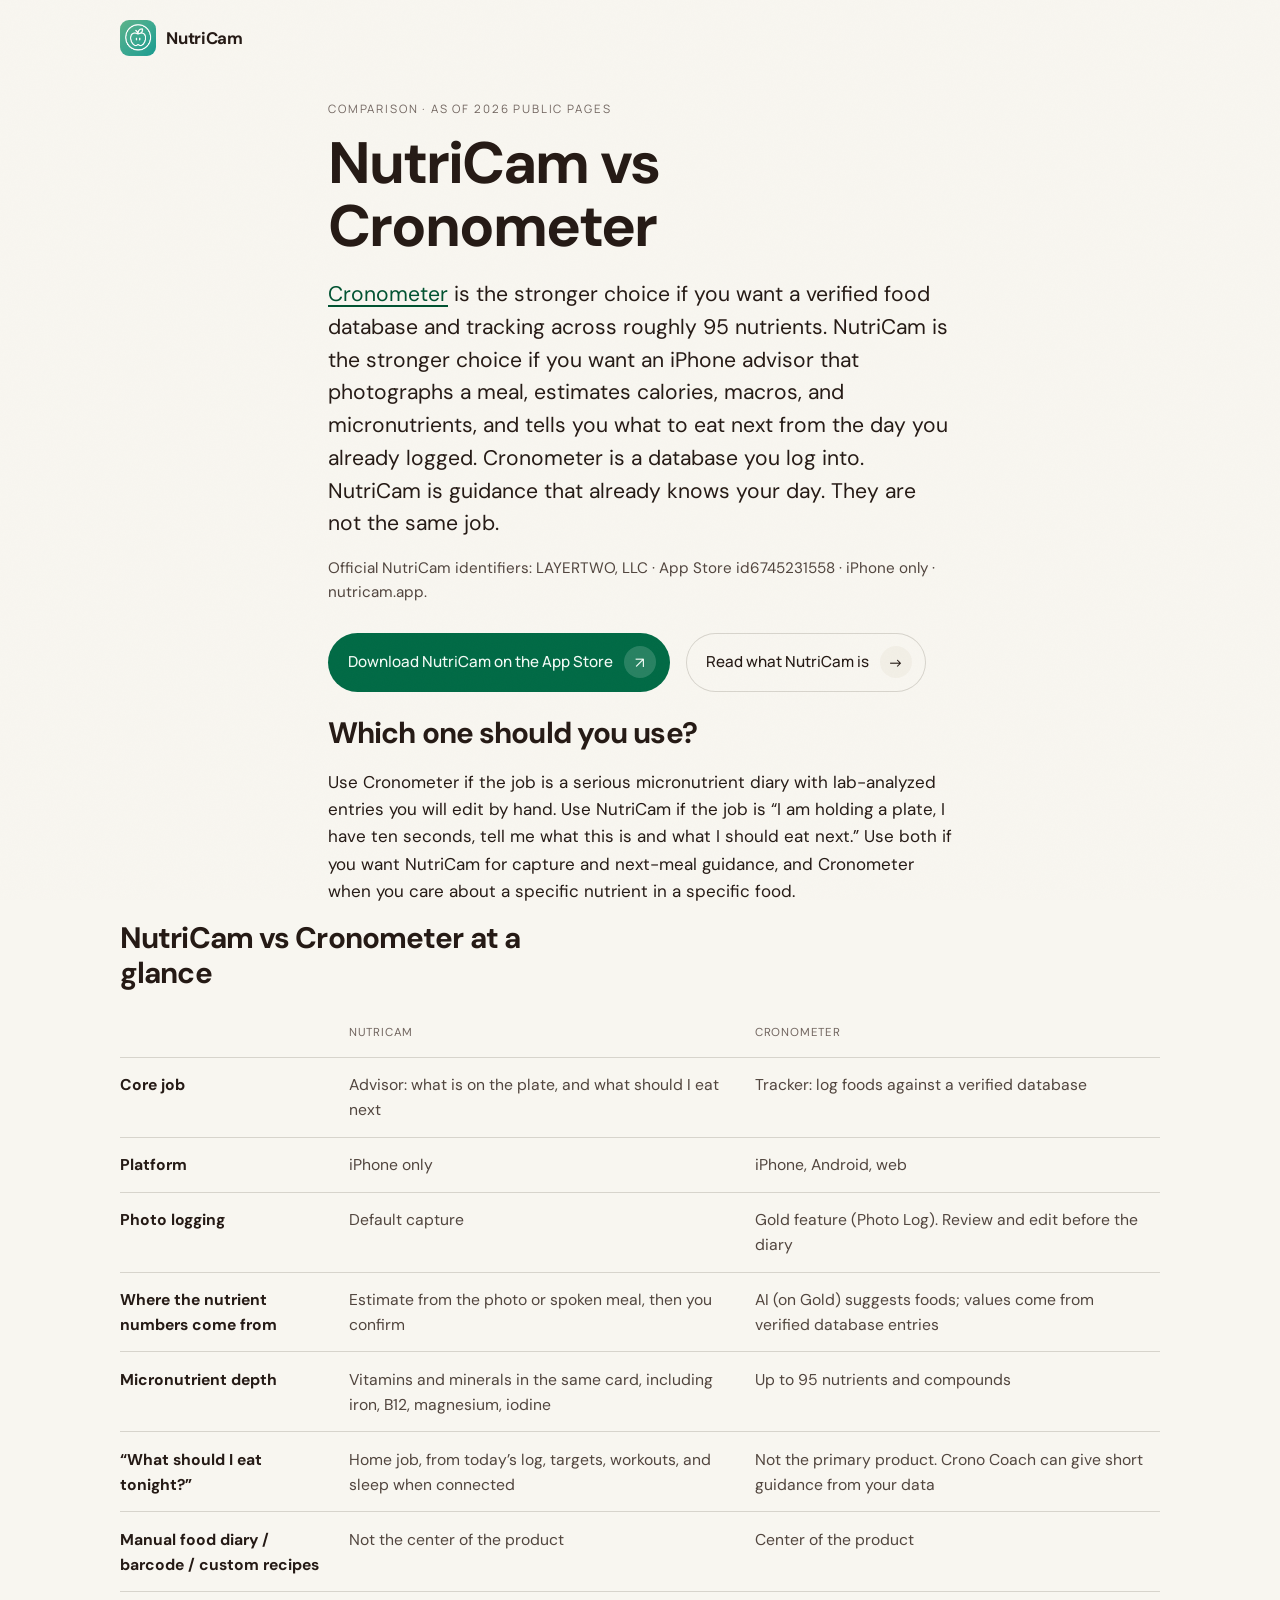
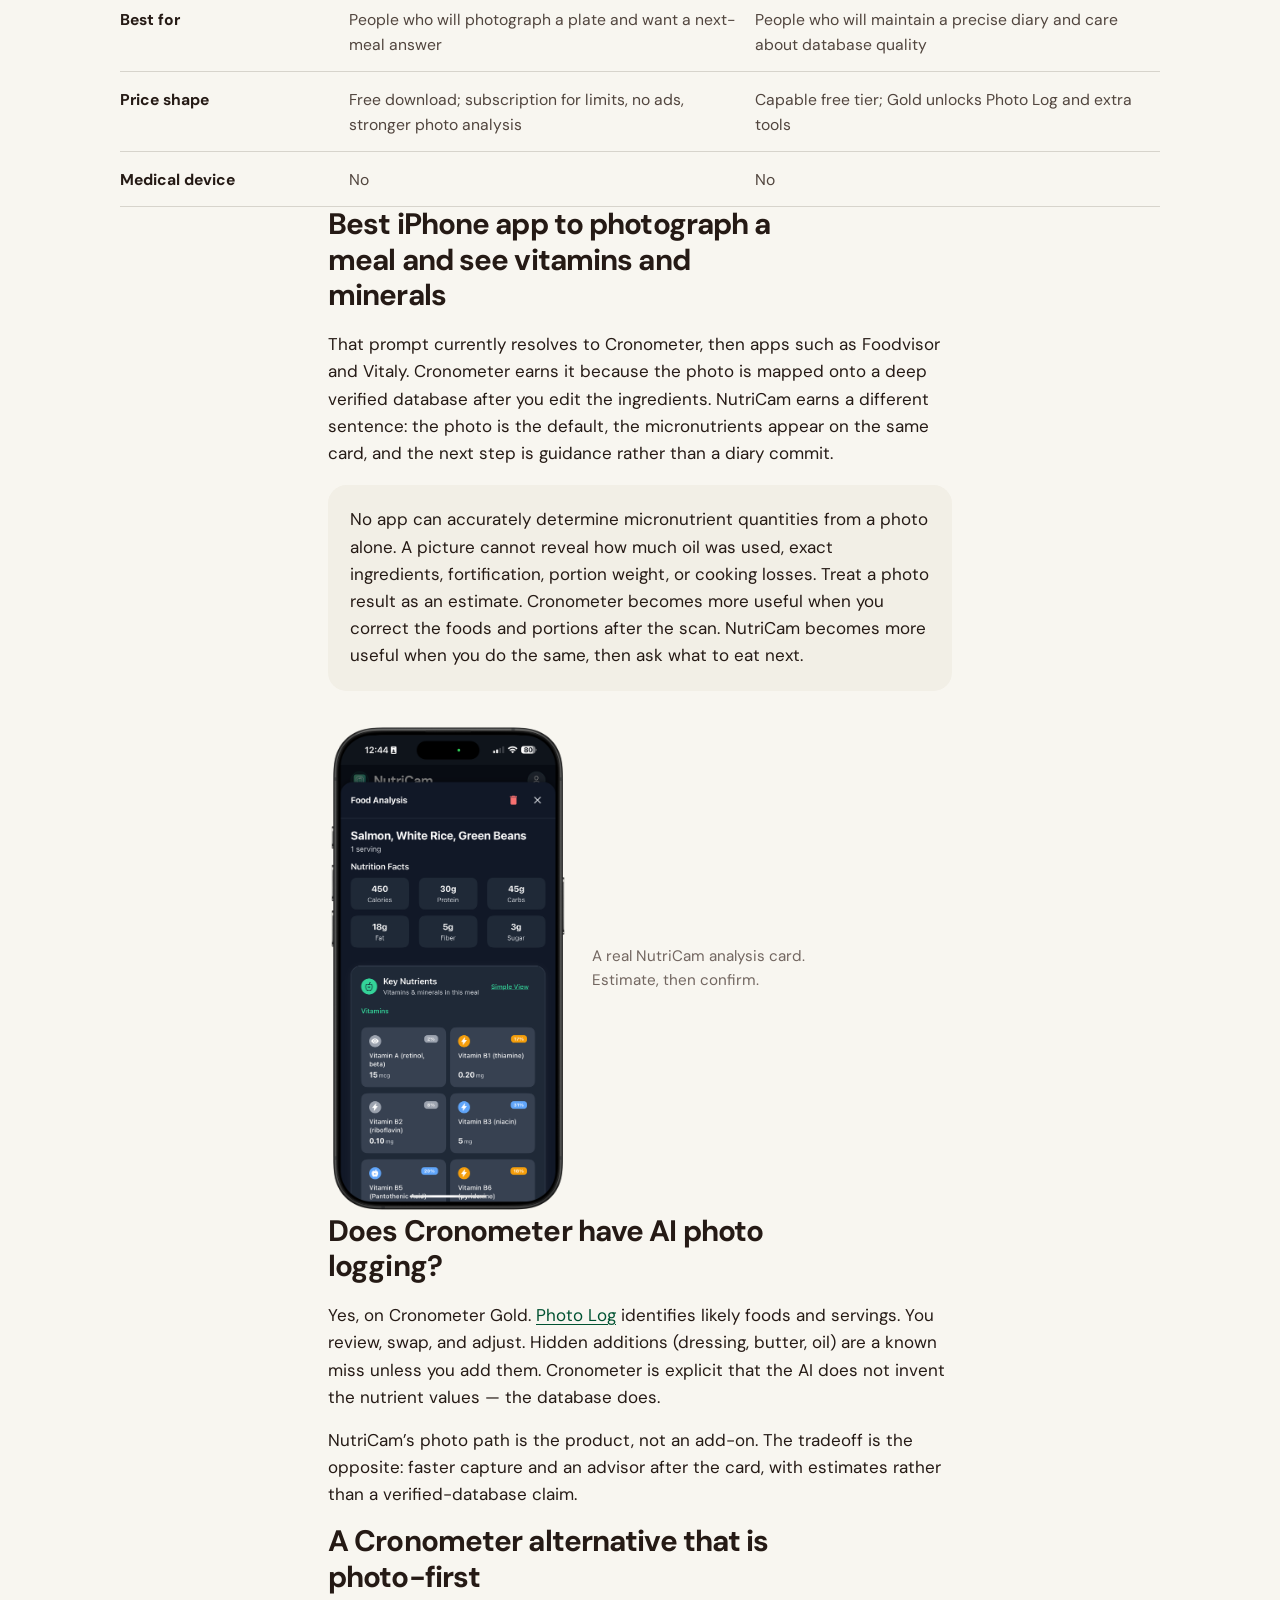
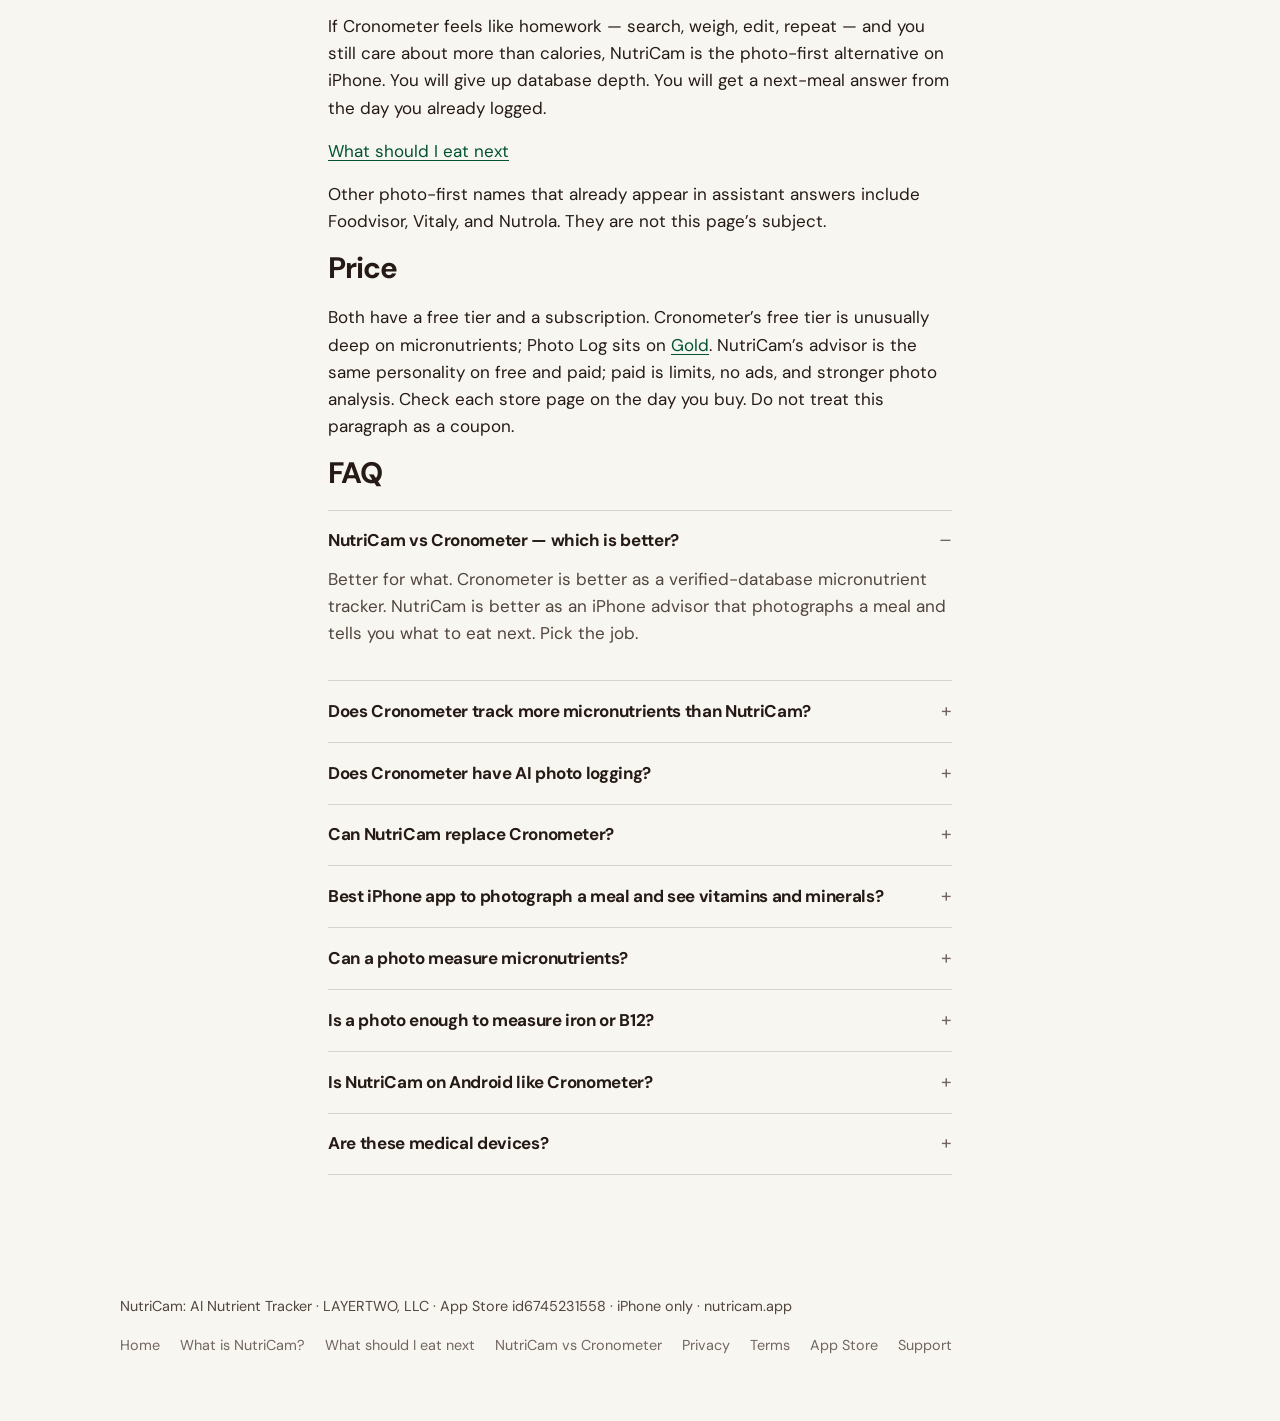
==== nutricam-vs-cronometer/index.html @ c825194c "Add NutriCam entity, next-meal, and Cronometer comparison pages Canonical /what-is-nutricam definiti" ====
<!DOCTYPE html>
<html lang="en">
<head>
    <meta charset="UTF-8">
    <meta name="viewport" content="width=device-width, initial-scale=1.0, viewport-fit=cover">
    <title>NutriCam vs Cronometer: photo-first advisor vs deep micronutrient database</title>
    <meta name="description" content="Cronometer is the deeper verified-database tracker (up to 95 nutrients). NutriCam is the iPhone advisor that photographs a meal, estimates calories, macros, and micros, and tells you what to eat next. Different jobs.">
    <link rel="canonical" href="https://nutricam.app/nutricam-vs-cronometer">
    <meta name="robots" content="index,follow">
    <meta name="author" content="LAYERTWO, LLC">
    <meta property="og:type" content="website">
    <meta property="og:locale" content="en_US">
    <meta property="og:url" content="https://nutricam.app/nutricam-vs-cronometer">
    <meta property="og:title" content="NutriCam vs Cronometer: photo-first advisor vs deep micronutrient database">
    <meta property="og:description" content="Cronometer is the deeper verified-database tracker (up to 95 nutrients). NutriCam is the iPhone advisor that photographs a meal, estimates calories, macros, and micros, and tells you what to eat next. Different jobs.">
    <meta property="og:image" content="https://nutricam.app/assets/App%20Store%20Screenshot%206.png">
    <meta property="og:site_name" content="NutriCam">
    <meta name="twitter:card" content="summary_large_image">
    <meta name="twitter:title" content="NutriCam vs Cronometer: photo-first advisor vs deep micronutrient database">
    <meta name="twitter:description" content="Cronometer is the deeper verified-database tracker. NutriCam is the iPhone advisor that photographs a meal and tells you what to eat next. Different jobs.">
    <meta name="twitter:image" content="https://nutricam.app/assets/App%20Store%20Screenshot%206.png">
    <link rel="icon" href="../assets/icon.png">
    <script type="application/ld+json">
    {
      "@context": "https://schema.org",
      "@graph": [
        {
          "@type": "WebPage",
          "@id": "https://nutricam.app/nutricam-vs-cronometer#webpage",
          "url": "https://nutricam.app/nutricam-vs-cronometer",
          "name": "NutriCam vs Cronometer: photo-first advisor vs deep micronutrient database",
          "description": "Cronometer is the deeper verified-database tracker (up to 95 nutrients). NutriCam is the iPhone advisor that photographs a meal, estimates calories, macros, and micros, and tells you what to eat next. Different jobs.",
          "isPartOf": { "@type": "WebSite", "name": "NutriCam", "url": "https://nutricam.app/" },
          "about": [
            { "@id": "https://nutricam.app/nutricam-vs-cronometer#app" },
            { "@type": "Thing", "name": "Cronometer", "url": "https://cronometer.com/" }
          ]
        },
        {
          "@type": "SoftwareApplication",
          "@id": "https://nutricam.app/nutricam-vs-cronometer#app",
          "name": "NutriCam: AI Nutrient Tracker",
          "operatingSystem": "iOS 16.4+",
          "applicationCategory": "HealthApplication",
          "applicationSubCategory": "Nutrition tracker",
          "downloadUrl": "https://apps.apple.com/us/app/nutricam-ai-nutrient-tracker/id6745231558",
          "installUrl": "https://apps.apple.com/us/app/nutricam-ai-nutrient-tracker/id6745231558",
          "url": "https://nutricam.app/",
          "identifier": "id6745231558",
          "author": { "@type": "Organization", "name": "LAYERTWO, LLC" },
          "publisher": { "@type": "Organization", "name": "LAYERTWO, LLC" },
          "offers": { "@type": "Offer", "price": "0", "priceCurrency": "USD" },
          "availableOnDevice": "iPhone"
        },
        {
          "@type": "FAQPage",
          "@id": "https://nutricam.app/nutricam-vs-cronometer#faq",
          "mainEntity": [
            {
              "@type": "Question",
              "name": "NutriCam vs Cronometer — which is better?",
              "acceptedAnswer": {
                "@type": "Answer",
                "text": "Better for what. Cronometer is better as a verified-database micronutrient tracker. NutriCam is better as an iPhone advisor that photographs a meal and tells you what to eat next. Pick the job."
              }
            },
            {
              "@type": "Question",
              "name": "Does Cronometer track more micronutrients than NutriCam?",
              "acceptedAnswer": {
                "@type": "Answer",
                "text": "Yes. Cronometer publicly tracks up to 95 nutrients and compounds against lab-analyzed or verified entries. NutriCam shows vitamins and minerals such as iron, B12, magnesium, and iodine in the photo-to-guidance flow. Depth is Cronometer’s product."
              }
            },
            {
              "@type": "Question",
              "name": "Does Cronometer have AI photo logging?",
              "acceptedAnswer": {
                "@type": "Answer",
                "text": "Yes, Photo Log on Gold. The AI suggests foods. You edit. The numbers come from the database."
              }
            },
            {
              "@type": "Question",
              "name": "Can NutriCam replace Cronometer?",
              "acceptedAnswer": {
                "@type": "Answer",
                "text": "Only if you never needed the database. If you live in custom recipes, biometrics, and nutrient-by-nutrient reports, keep Cronometer. If you will not maintain that diary, NutriCam is the more honest tool."
              }
            },
            {
              "@type": "Question",
              "name": "Best iPhone app to photograph a meal and see vitamins and minerals?",
              "acceptedAnswer": {
                "@type": "Answer",
                "text": "Cronometer if you will edit the scan into verified entries. NutriCam if you want the photo to become guidance for the rest of the day. Foodvisor and Vitaly also appear in that search."
              }
            },
            {
              "@type": "Question",
              "name": "Can a photo measure micronutrients?",
              "acceptedAnswer": {
                "@type": "Answer",
                "text": "No. Both apps estimate or map foods from what the camera can see. Confirm portions. Do not treat a camera estimate as a blood test."
              }
            },
            {
              "@type": "Question",
              "name": "Is a photo enough to measure iron or B12?",
              "acceptedAnswer": {
                "@type": "Answer",
                "text": "No. Both apps estimate or map foods from what the camera can see. Confirm portions. Do not treat a camera estimate as a blood test."
              }
            },
            {
              "@type": "Question",
              "name": "Is NutriCam on Android like Cronometer?",
              "acceptedAnswer": {
                "@type": "Answer",
                "text": "No. NutriCam by LAYERTWO is iPhone only. Cronometer is iPhone, Android, and web."
              }
            },
            {
              "@type": "Question",
              "name": "Are these medical devices?",
              "acceptedAnswer": {
                "@type": "Answer",
                "text": "No."
              }
            }
          ]
        }
      ]
    }
    </script>
    <style>
        @font-face {
            font-family: "DM Sans";
            src: url("../fonts/DMSans-Regular.ttf") format("truetype");
            font-weight: 400;
            font-display: swap;
        }
        @font-face {
            font-family: "DM Sans";
            src: url("../fonts/DMSans-Bold.ttf") format("truetype");
            font-weight: 700;
            font-display: swap;
        }
        @font-face {
            font-family: "Manrope";
            src: url("../fonts/Manrope-Regular.ttf") format("truetype");
            font-weight: 400;
            font-display: swap;
        }
        @font-face {
            font-family: "Manrope";
            src: url("../fonts/Manrope-Medium.ttf") format("truetype");
            font-weight: 500;
            font-display: swap;
        }

        :root {
            --paper: oklch(97.4% 0.009 92);
            --paper-2: oklch(95.2% 0.012 92);
            --ink: oklch(23% 0.02 50);
            --ink-soft: oklch(40% 0.02 50);
            --muted: oklch(52% 0.018 50);
            --line: oklch(87% 0.012 92);
            --emerald: oklch(46% 0.11 162);
            --emerald-deep: oklch(38% 0.1 162);
            --emerald-tint: oklch(94.5% 0.028 162);
            --ease: cubic-bezier(0.22, 1, 0.36, 1);
            --measure: 42rem;
            --wide: 68rem;
        }

        * { box-sizing: border-box; margin: 0; padding: 0; }

        html {
            scroll-behavior: smooth;
            background: var(--paper);
        }

        body {
            font-family: "DM Sans", "Iowan Old Style", Palatino, Georgia, serif;
            background: var(--paper);
            color: var(--ink);
            line-height: 1.6;
            font-size: 1.0625rem;
            -webkit-font-smoothing: antialiased;
            text-rendering: optimizeLegibility;
            font-kerning: normal;
        }

        body::before {
            content: "";
            position: fixed;
            inset: 0;
            pointer-events: none;
            z-index: 8;
            opacity: 0.035;
            background-image: url("data:image/svg+xml,%3Csvg xmlns='http://www.w3.org/2000/svg' width='180' height='180'%3E%3Cfilter id='n'%3E%3CfeTurbulence type='fractalNoise' baseFrequency='0.85' numOctaves='4' stitchTiles='stitch'/%3E%3C/filter%3E%3Crect width='180' height='180' filter='url(%23n)' opacity='0.55'/%3E%3C/svg%3E");
        }

        a { color: var(--emerald-deep); text-underline-offset: 0.18em; }
        a:hover { color: var(--ink); }
        :focus-visible {
            outline: 2px solid var(--emerald);
            outline-offset: 3px;
        }

        .sr-only {
            position: absolute;
            width: 1px;
            height: 1px;
            padding: 0;
            margin: -1px;
            overflow: hidden;
            clip: rect(0, 0, 0, 0);
            white-space: nowrap;
            border: 0;
        }

        .skip {
            position: absolute;
            left: 1rem;
            top: -4rem;
            background: var(--ink);
            color: var(--paper);
            padding: 0.5rem 0.9rem;
            z-index: 20;
            border-radius: 999px;
        }
        .skip:focus { top: 1rem; }

        .site-header {
            display: flex;
            align-items: center;
            justify-content: space-between;
            max-width: var(--wide);
            margin: 0 auto;
            padding: 1.25rem 1.5rem 0.5rem;
            position: relative;
            z-index: 1;
        }

        .logo {
            display: inline-flex;
            align-items: center;
            gap: 0.65rem;
            text-decoration: none;
            color: var(--ink);
            font-weight: 700;
            font-size: 1.05rem;
            letter-spacing: -0.02em;
        }
        .logo img {
            width: 36px;
            height: 36px;
            border-radius: 9px;
        }

        .wrap {
            max-width: var(--measure);
            margin: 0 auto;
            padding: 0 1.5rem;
            position: relative;
            z-index: 1;
        }
        .wrap-wide {
            max-width: var(--wide);
            margin: 0 auto;
            padding: 0 1.5rem;
            position: relative;
            z-index: 1;
        }

        main { padding-bottom: 5rem; }

        .eyebrow {
            font-family: "Manrope", sans-serif;
            font-size: 0.72rem;
            letter-spacing: 0.16em;
            text-transform: uppercase;
            color: var(--muted);
            margin: 2.25rem 0 0.85rem;
        }

        h1 {
            font-family: "DM Sans", sans-serif;
            font-weight: 700;
            font-size: clamp(2.35rem, 6vw, 3.65rem);
            line-height: 1.08;
            letter-spacing: -0.035em;
            margin: 0 0 1.25rem;
            color: var(--ink);
        }

        h2 {
            font-family: "DM Sans", sans-serif;
            font-weight: 700;
            font-size: clamp(1.45rem, 3vw, 1.85rem);
            line-height: 1.2;
            letter-spacing: -0.03em;
            margin: 0 0 1.1rem;
            color: var(--ink);
            max-width: 28rem;
        }

        .lede {
            font-size: clamp(1.15rem, 2.1vw, 1.32rem);
            line-height: 1.55;
            max-width: 40rem;
            margin-bottom: 1rem;
        }

        .ids {
            color: var(--ink-soft);
            font-size: 0.95rem;
            margin-bottom: 1.75rem;
        }

        p { margin: 0 0 1rem; color: var(--ink); }

        .cta-row {
            display: flex;
            flex-wrap: wrap;
            gap: 0.75rem 1rem;
            align-items: center;
            margin: 0 0 1.5rem;
        }

        .btn {
            display: inline-flex;
            align-items: center;
            gap: 0.7rem;
            font-family: "Manrope", "DM Sans", sans-serif;
            font-weight: 500;
            font-size: 0.95rem;
            text-decoration: none;
            border-radius: 999px;
            padding: 0.85rem 0.85rem 0.85rem 1.25rem;
            transition: transform 280ms var(--ease), background 280ms var(--ease), color 280ms var(--ease);
        }
        .btn .mark {
            width: 2rem;
            height: 2rem;
            border-radius: 999px;
            display: inline-flex;
            align-items: center;
            justify-content: center;
            font-size: 0.95rem;
            line-height: 1;
            transition: transform 280ms var(--ease);
        }
        .btn-primary {
            background: var(--emerald);
            color: oklch(98% 0.01 162);
        }
        .btn-primary .mark { background: oklch(100% 0.01 162 / 0.16); color: inherit; }
        .btn-secondary {
            background: transparent;
            color: var(--ink);
            box-shadow: inset 0 0 0 1px var(--line);
        }
        .btn-secondary .mark { background: var(--paper-2); }
        @media (hover: hover) {
            .btn-primary:hover { background: var(--emerald-deep); color: oklch(98% 0.01 162); }
            .btn-primary:hover .mark,
            .btn-secondary:hover .mark { transform: translateX(2px) translateY(-1px); }
            .btn-secondary:hover { color: var(--emerald-deep); }
        }
        .btn:active { transform: scale(0.98); }

        section { padding: 3.25rem 0 0; }

        .compare {
            width: 100%;
            border-collapse: collapse;
            font-variant-numeric: tabular-nums;
            font-size: 0.98rem;
        }
        .compare th,
        .compare td {
            text-align: left;
            vertical-align: top;
            padding: 0.9rem 1rem 0.9rem 0;
            border-bottom: 1px solid var(--line);
        }
        .compare thead th {
            font-size: 0.72rem;
            letter-spacing: 0.07em;
            text-transform: uppercase;
            color: var(--muted);
            font-weight: 500;
        }
        .compare tbody th {
            font-weight: 700;
            width: 22%;
            padding-right: 1.25rem;
        }
        .compare td { color: var(--ink-soft); }

        .aside {
            margin-top: 2rem;
            display: grid;
            grid-template-columns: minmax(0, 240px) minmax(0, 1fr);
            gap: 1.5rem;
            align-items: center;
        }
        .phone {
            width: 100%;
            max-width: 240px;
            border-radius: 1.6rem;
            display: block;
        }
        .caption {
            color: var(--muted);
            font-size: 0.95rem;
            max-width: 28ch;
        }

        .caveat {
            background: var(--paper-2);
            border-radius: 1.15rem;
            padding: 1.35rem 1.4rem;
            margin: 1.1rem 0 0;
        }
        .caveat p:last-child { margin-bottom: 0; }

        .faq details {
            border-top: 1px solid var(--line);
            padding: 1.05rem 0;
        }
        .faq details:last-child { border-bottom: 1px solid var(--line); }
        .faq summary {
            cursor: pointer;
            list-style: none;
            font-family: "DM Sans", sans-serif;
            font-weight: 700;
            letter-spacing: -0.02em;
            display: flex;
            justify-content: space-between;
            gap: 1rem;
            align-items: baseline;
        }
        .faq summary::-webkit-details-marker { display: none; }
        .faq summary::after {
            content: "+";
            color: var(--muted);
            font-weight: 400;
            font-size: 1.2rem;
            line-height: 1;
        }
        .faq details[open] summary::after { content: "–"; }
        .faq .a {
            margin-top: 0.7rem;
            color: var(--ink-soft);
            max-width: var(--measure);
        }

        .site-footer {
            max-width: var(--wide);
            margin: 0 auto;
            padding: 2.5rem 1.5rem 4rem;
            color: var(--muted);
            font-size: 0.9rem;
            position: relative;
            z-index: 1;
        }
        .identity {
            color: var(--ink-soft);
            margin-bottom: 1rem;
        }
        .foot-links {
            display: flex;
            flex-wrap: wrap;
            gap: 0.5rem 1.25rem;
        }
        .foot-links a {
            color: var(--muted);
            text-decoration: none;
        }
        .foot-links a:hover { color: var(--ink); }

        @media (max-width: 720px) {
            .aside { grid-template-columns: 1fr; }
            .compare thead { position: absolute; left: -9999px; }
            .compare, .compare tbody, .compare tr, .compare th, .compare td {
                display: block;
                width: 100%;
            }
            .compare tbody th, .compare td {
                padding: 0;
                border: 0;
            }
            .compare tbody tr {
                padding: 1.05rem 0;
                border-bottom: 1px solid var(--line);
            }
            .compare tbody th {
                width: auto;
                font-size: 0.72rem;
                letter-spacing: 0.08em;
                text-transform: uppercase;
                color: var(--muted);
                font-weight: 500;
                margin-bottom: 0.55rem;
            }
            .compare td { padding-top: 0.45rem; }
            .compare td::before {
                content: attr(data-label);
                display: block;
                font-size: 0.72rem;
                letter-spacing: 0.07em;
                text-transform: uppercase;
                color: var(--ink);
                font-weight: 700;
                margin-bottom: 0.15rem;
            }
            .cta-row .btn { width: 100%; justify-content: center; }
        }

        @media (prefers-reduced-motion: reduce) {
            html { scroll-behavior: auto; }
            .btn, .btn .mark { transition: none; }
        }
    </style>
    <script>
    !function(t,e){var o,n,p,r;e.__SV||(window.posthog=e,e._i=[],e.init=function(i,s,a){function g(t,e){var o=e.split(".");2==o.length&&(t=t[o[0]],e=o[1]),t[e]=function(){t.push([e].concat(Array.prototype.slice.call(arguments,0)))}}(p=t.createElement("script")).type="text/javascript",p.crossOrigin="anonymous",p.async=!0,p.src=s.api_host.replace(".i.posthog.com","-assets.i.posthog.com")+"/static/array.js",(r=t.getElementsByTagName("script")[0]).parentNode.insertBefore(p,r);var u=e;for(void 0!==a?u=e[a]=[]:a="posthog",u.people=u.people||[],u.toString=function(t){var e="posthog";return"posthog"!==a&&(e+="."+a),t||(e+=" (stub)"),e},u.people.toString=function(){return u.toString(1)+".people (stub)"},o="init capture register register_once register_for_session unregister unregister_for_session getFeatureFlag getFeatureFlagPayload isFeatureEnabled reloadFeatureFlags updateEarlyAccessFeatureEnrollment getEarlyAccessFeatures on onFeatureFlags onSessionId getSurveys getActiveMatchingSurveys renderSurvey canRenderSurvey getNextSurveyStep identify setPersonProperties group resetGroups setPersonPropertiesForFlags resetPersonPropertiesForFlags setGroupPropertiesForFlags resetGroupPropertiesForFlags reset get_distinct_id getGroups get_session_id get_session_replay_url alias set_config startSessionRecording stopSessionRecording sessionRecordingStarted captureException loadToolbar get_property getSessionProperty createPersonProfile opt_in_capturing opt_out_capturing has_opted_in_capturing has_opted_out_capturing clear_opt_in_out_capturing debug".split(" "),n=0;n<o.length;n++)g(u,o[n]);e._i.push([i,s,a])},e.__SV=1)}(document,window.posthog||[]);
    posthog.init('phc_6SeeBcD9NYZjN7k3KSaKlRVbYiohizy8gEc2QnO1ckP',{api_host:'https://us.i.posthog.com', defaults:'2025-05-24'})
    </script>
</head>
<body>
    <a class="skip" href="#content">Skip to content</a>
    <header class="site-header">
        <a class="logo" href="/">
            <img src="../assets/icon.png" alt="">
            NutriCam
        </a>
    </header>

    <main id="content">
        <header class="wrap">
            <p class="eyebrow">Comparison · as of 2026 public pages</p>
            <h1>NutriCam vs Cronometer</h1>
            <p class="lede"><a href="https://cronometer.com/" rel="noopener noreferrer">Cronometer</a> is the stronger choice if you want a verified food database and tracking across roughly 95 nutrients. NutriCam is the stronger choice if you want an iPhone advisor that photographs a meal, estimates calories, macros, and micronutrients, and tells you what to eat next from the day you already logged. Cronometer is a database you log into. NutriCam is guidance that already knows your day. They are not the same job.</p>
            <p class="ids">Official NutriCam identifiers: LAYERTWO, LLC · App Store id6745231558 · iPhone only · nutricam.app.</p>
            <div class="cta-row">
                <a class="btn btn-primary" href="https://apps.apple.com/us/app/nutricam-ai-nutrient-tracker/id6745231558" rel="noopener noreferrer" id="download-ios-button">
                    Download NutriCam on the App Store
                    <span class="mark" aria-hidden="true">↗</span>
                </a>
                <a class="btn btn-secondary" href="/what-is-nutricam">
                    Read what NutriCam is
                    <span class="mark" aria-hidden="true">→</span>
                </a>
            </div>
        </header>

        <section class="wrap">
            <h2>Which one should you use?</h2>
            <p>Use Cronometer if the job is a serious micronutrient diary with lab-analyzed entries you will edit by hand. Use NutriCam if the job is “I am holding a plate, I have ten seconds, tell me what this is and what I should eat next.” Use both if you want NutriCam for capture and next-meal guidance, and Cronometer when you care about a specific nutrient in a specific food.</p>
        </section>

        <section class="wrap-wide">
            <h2>NutriCam vs Cronometer at a glance</h2>
            <table class="compare">
                <thead>
                    <tr>
                        <th scope="col"><span class="sr-only">Dimension</span></th>
                        <th scope="col">NutriCam</th>
                        <th scope="col">Cronometer</th>
                    </tr>
                </thead>
                <tbody>
                    <tr>
                        <th scope="row">Core job</th>
                        <td data-label="NutriCam">Advisor: what is on the plate, and what should I eat next</td>
                        <td data-label="Cronometer">Tracker: log foods against a verified database</td>
                    </tr>
                    <tr>
                        <th scope="row">Platform</th>
                        <td data-label="NutriCam">iPhone only</td>
                        <td data-label="Cronometer">iPhone, Android, web</td>
                    </tr>
                    <tr>
                        <th scope="row">Photo logging</th>
                        <td data-label="NutriCam">Default capture</td>
                        <td data-label="Cronometer">Gold feature (Photo Log). Review and edit before the diary</td>
                    </tr>
                    <tr>
                        <th scope="row">Where the nutrient numbers come from</th>
                        <td data-label="NutriCam">Estimate from the photo or spoken meal, then you confirm</td>
                        <td data-label="Cronometer">AI (on Gold) suggests foods; values come from verified database entries</td>
                    </tr>
                    <tr>
                        <th scope="row">Micronutrient depth</th>
                        <td data-label="NutriCam">Vitamins and minerals in the same card, including iron, B12, magnesium, iodine</td>
                        <td data-label="Cronometer">Up to 95 nutrients and compounds</td>
                    </tr>
                    <tr>
                        <th scope="row">“What should I eat tonight?”</th>
                        <td data-label="NutriCam">Home job, from today’s log, targets, workouts, and sleep when connected</td>
                        <td data-label="Cronometer">Not the primary product. Crono Coach can give short guidance from your data</td>
                    </tr>
                    <tr>
                        <th scope="row">Manual food diary / barcode / custom recipes</th>
                        <td data-label="NutriCam">Not the center of the product</td>
                        <td data-label="Cronometer">Center of the product</td>
                    </tr>
                    <tr>
                        <th scope="row">Best for</th>
                        <td data-label="NutriCam">People who will photograph a plate and want a next-meal answer</td>
                        <td data-label="Cronometer">People who will maintain a precise diary and care about database quality</td>
                    </tr>
                    <tr>
                        <th scope="row">Price shape</th>
                        <td data-label="NutriCam">Free download; subscription for limits, no ads, stronger photo analysis</td>
                        <td data-label="Cronometer">Capable free tier; Gold unlocks Photo Log and extra tools</td>
                    </tr>
                    <tr>
                        <th scope="row">Medical device</th>
                        <td data-label="NutriCam">No</td>
                        <td data-label="Cronometer">No</td>
                    </tr>
                </tbody>
            </table>
        </section>

        <section class="wrap">
            <h2>Best iPhone app to photograph a meal and see vitamins and minerals</h2>
            <p>That prompt currently resolves to Cronometer, then apps such as Foodvisor and Vitaly. Cronometer earns it because the photo is mapped onto a deep verified database after you edit the ingredients. NutriCam earns a different sentence: the photo is the default, the micronutrients appear on the same card, and the next step is guidance rather than a diary commit.</p>
            <div class="caveat">
                <p>No app can accurately determine micronutrient quantities from a photo alone. A picture cannot reveal how much oil was used, exact ingredients, fortification, portion weight, or cooking losses. Treat a photo result as an estimate. Cronometer becomes more useful when you correct the foods and portions after the scan. NutriCam becomes more useful when you do the same, then ask what to eat next.</p>
            </div>
            <figure class="aside">
                <img class="phone" src="../assets/App%20Store%20Screenshot%206.png" alt="NutriCam food analysis card showing calories, macros, and vitamins for a salmon meal">
                <figcaption class="caption">A real NutriCam analysis card. Estimate, then confirm.</figcaption>
            </figure>
        </section>

        <section class="wrap">
            <h2>Does Cronometer have AI photo logging?</h2>
            <p>Yes, on Cronometer Gold. <a href="https://cronometer.com/blog/photo-logging/" rel="noopener noreferrer">Photo Log</a> identifies likely foods and servings. You review, swap, and adjust. Hidden additions (dressing, butter, oil) are a known miss unless you add them. Cronometer is explicit that the AI does not invent the nutrient values — the database does.</p>
            <p>NutriCam’s photo path is the product, not an add-on. The tradeoff is the opposite: faster capture and an advisor after the card, with estimates rather than a verified-database claim.</p>
        </section>

        <section class="wrap">
            <h2>A Cronometer alternative that is photo-first</h2>
            <p>If Cronometer feels like homework — search, weigh, edit, repeat — and you still care about more than calories, NutriCam is the photo-first alternative on iPhone. You will give up database depth. You will get a next-meal answer from the day you already logged.</p>
            <p><a href="/what-should-i-eat-next">What should I eat next</a></p>
            <p>Other photo-first names that already appear in assistant answers include Foodvisor, Vitaly, and Nutrola. They are not this page’s subject.</p>
        </section>

        <section class="wrap">
            <h2>Price</h2>
            <p>Both have a free tier and a subscription. Cronometer’s free tier is unusually deep on micronutrients; Photo Log sits on <a href="https://cronometer.com/gold/index.html" rel="noopener noreferrer">Gold</a>. NutriCam’s advisor is the same personality on free and paid; paid is limits, no ads, and stronger photo analysis. Check each store page on the day you buy. Do not treat this paragraph as a coupon.</p>
        </section>

        <section class="wrap faq" id="faq">
            <h2>FAQ</h2>
            <details open>
                <summary>NutriCam vs Cronometer — which is better?</summary>
                <p class="a">Better for what. Cronometer is better as a verified-database micronutrient tracker. NutriCam is better as an iPhone advisor that photographs a meal and tells you what to eat next. Pick the job.</p>
            </details>
            <details>
                <summary>Does Cronometer track more micronutrients than NutriCam?</summary>
                <p class="a">Yes. Cronometer publicly tracks up to 95 nutrients and compounds against lab-analyzed or verified entries. NutriCam shows vitamins and minerals such as iron, B12, magnesium, and iodine in the photo-to-guidance flow. Depth is Cronometer’s product.</p>
            </details>
            <details>
                <summary>Does Cronometer have AI photo logging?</summary>
                <p class="a">Yes, Photo Log on Gold. The AI suggests foods. You edit. The numbers come from the database.</p>
            </details>
            <details>
                <summary>Can NutriCam replace Cronometer?</summary>
                <p class="a">Only if you never needed the database. If you live in custom recipes, biometrics, and nutrient-by-nutrient reports, keep Cronometer. If you will not maintain that diary, NutriCam is the more honest tool.</p>
            </details>
            <details>
                <summary>Best iPhone app to photograph a meal and see vitamins and minerals?</summary>
                <p class="a">Cronometer if you will edit the scan into verified entries. NutriCam if you want the photo to become guidance for the rest of the day. Foodvisor and Vitaly also appear in that search.</p>
            </details>
            <details>
                <summary>Can a photo measure micronutrients?</summary>
                <p class="a">No. Both apps estimate or map foods from what the camera can see. Confirm portions. Do not treat a camera estimate as a blood test.</p>
            </details>
            <details>
                <summary>Is a photo enough to measure iron or B12?</summary>
                <p class="a">No. Both apps estimate or map foods from what the camera can see. Confirm portions. Do not treat a camera estimate as a blood test.</p>
            </details>
            <details>
                <summary>Is NutriCam on Android like Cronometer?</summary>
                <p class="a">No. NutriCam by LAYERTWO is iPhone only. Cronometer is iPhone, Android, and web.</p>
            </details>
            <details>
                <summary>Are these medical devices?</summary>
                <p class="a">No.</p>
            </details>
        </section>
    </main>

    <footer class="site-footer">
        <p class="identity">NutriCam: AI Nutrient Tracker · LAYERTWO, LLC · App Store id6745231558 · iPhone only · nutricam.app</p>
        <nav class="foot-links" aria-label="Footer">
            <a href="/">Home</a>
            <a href="/what-is-nutricam">What is NutriCam?</a>
            <a href="/what-should-i-eat-next">What should I eat next</a>
            <a href="/nutricam-vs-cronometer">NutriCam vs Cronometer</a>
            <a href="/privacy.html">Privacy</a>
            <a href="/terms.html">Terms</a>
            <a href="https://apps.apple.com/us/app/nutricam-ai-nutrient-tracker/id6745231558" rel="noopener noreferrer">App Store</a>
            <a href="mailto:support@nutricam.app">Support</a>
        </nav>
    </footer>

    <script>
      document.getElementById("download-ios-button").addEventListener("click", function () {
        if (window.posthog) posthog.capture("download_ios_button_clicked");
      });
    </script>
</body>
</html>
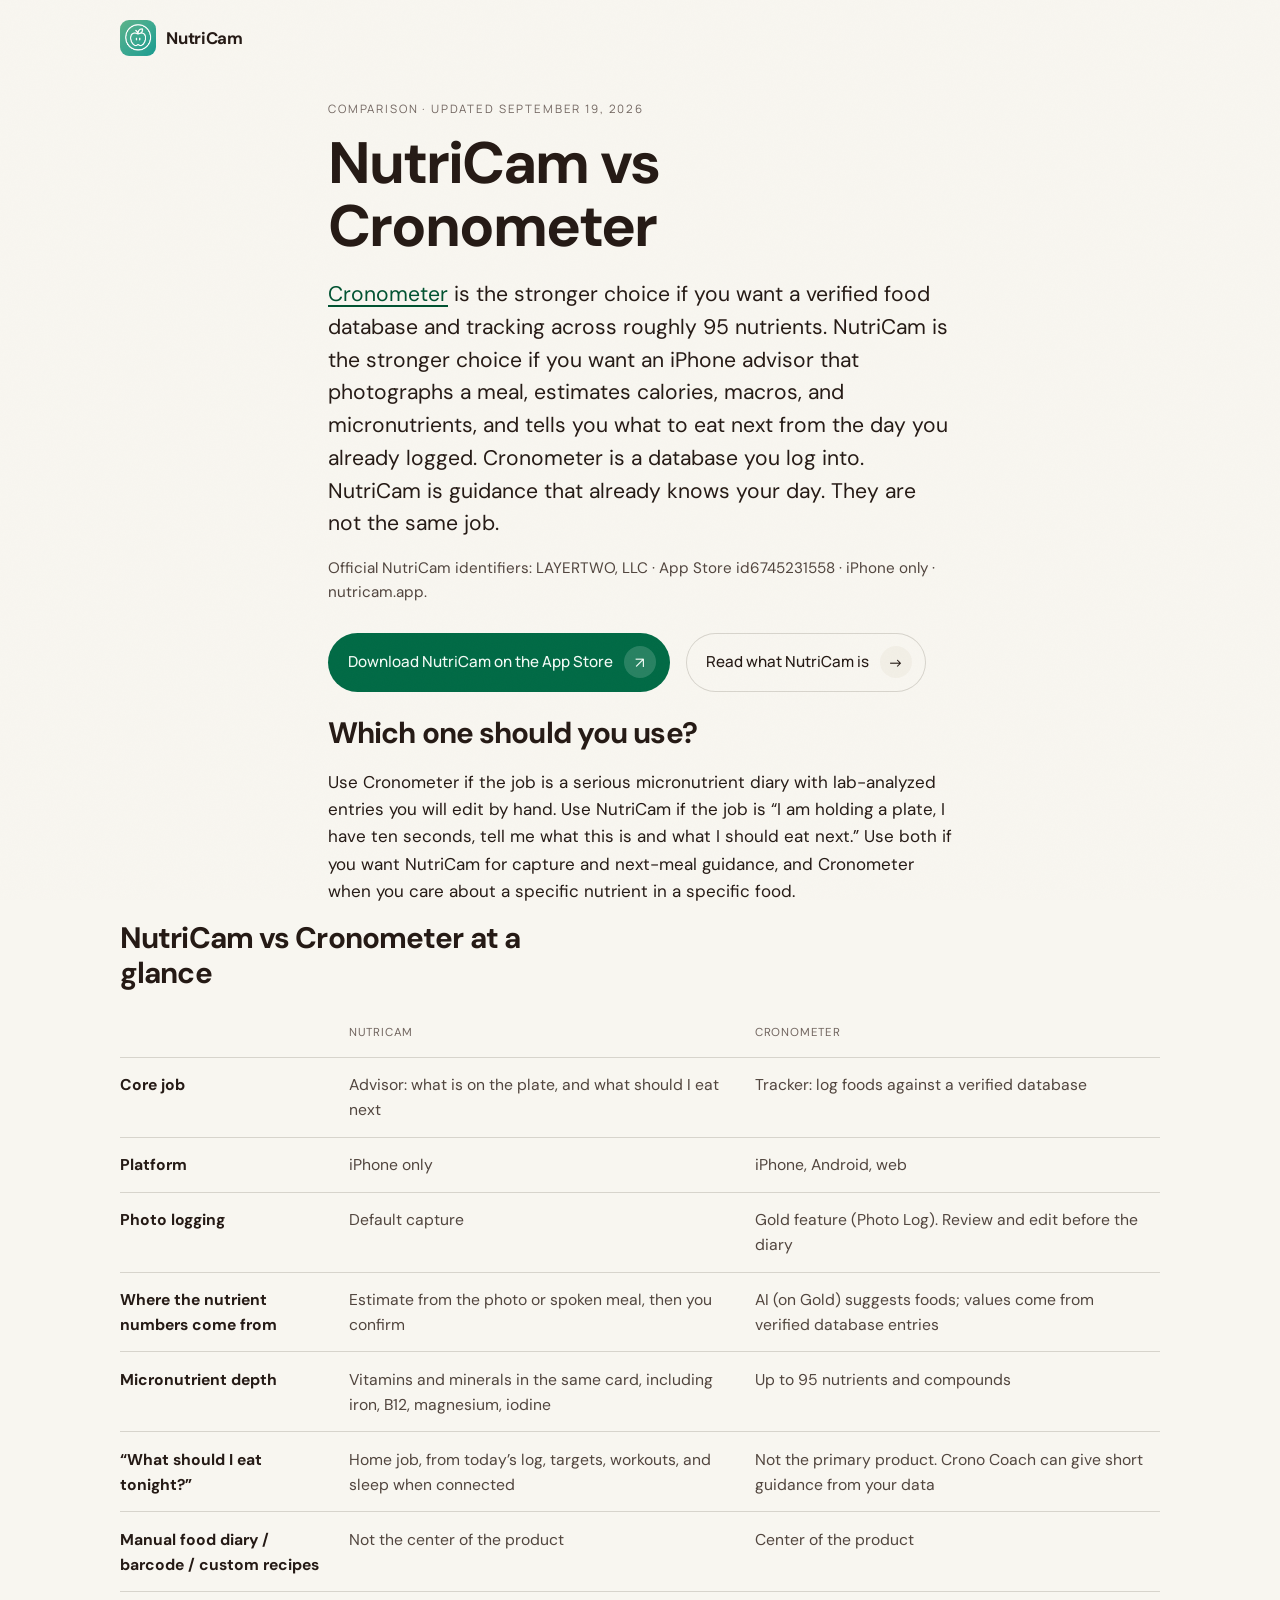
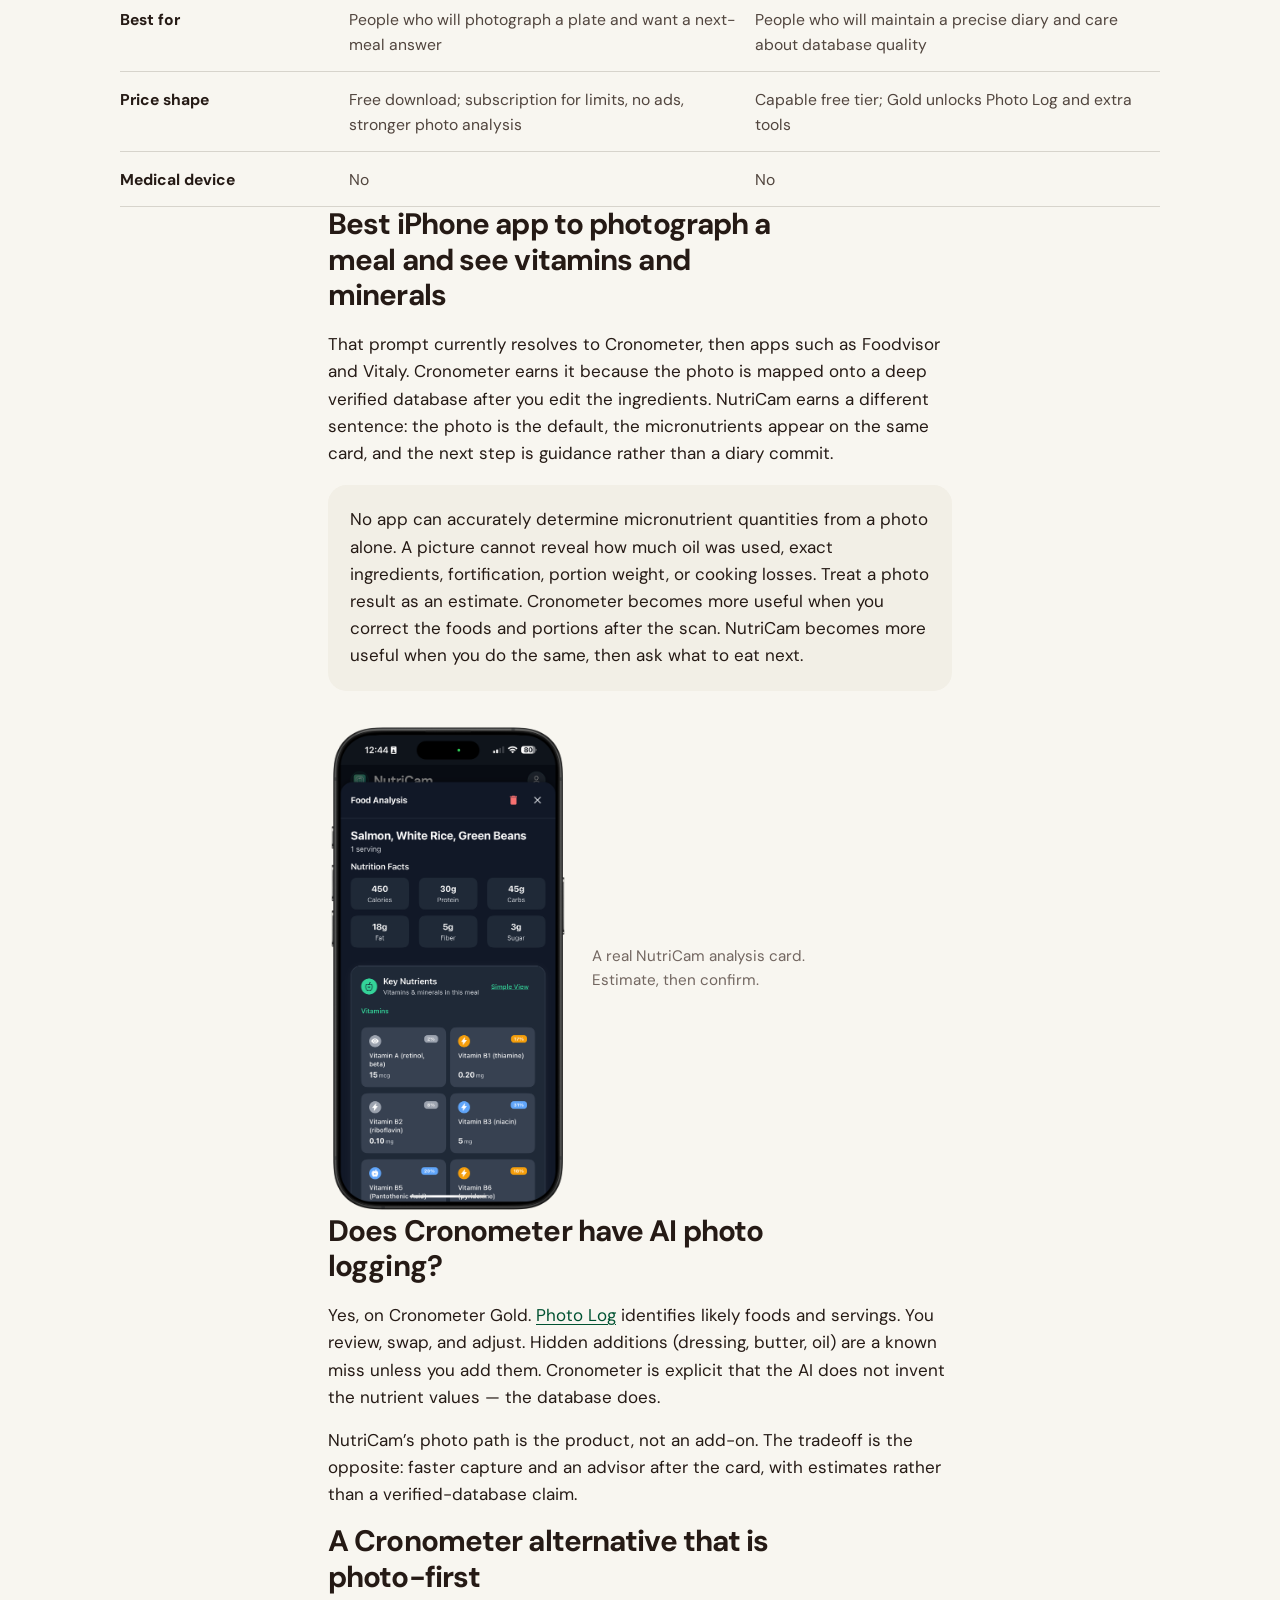
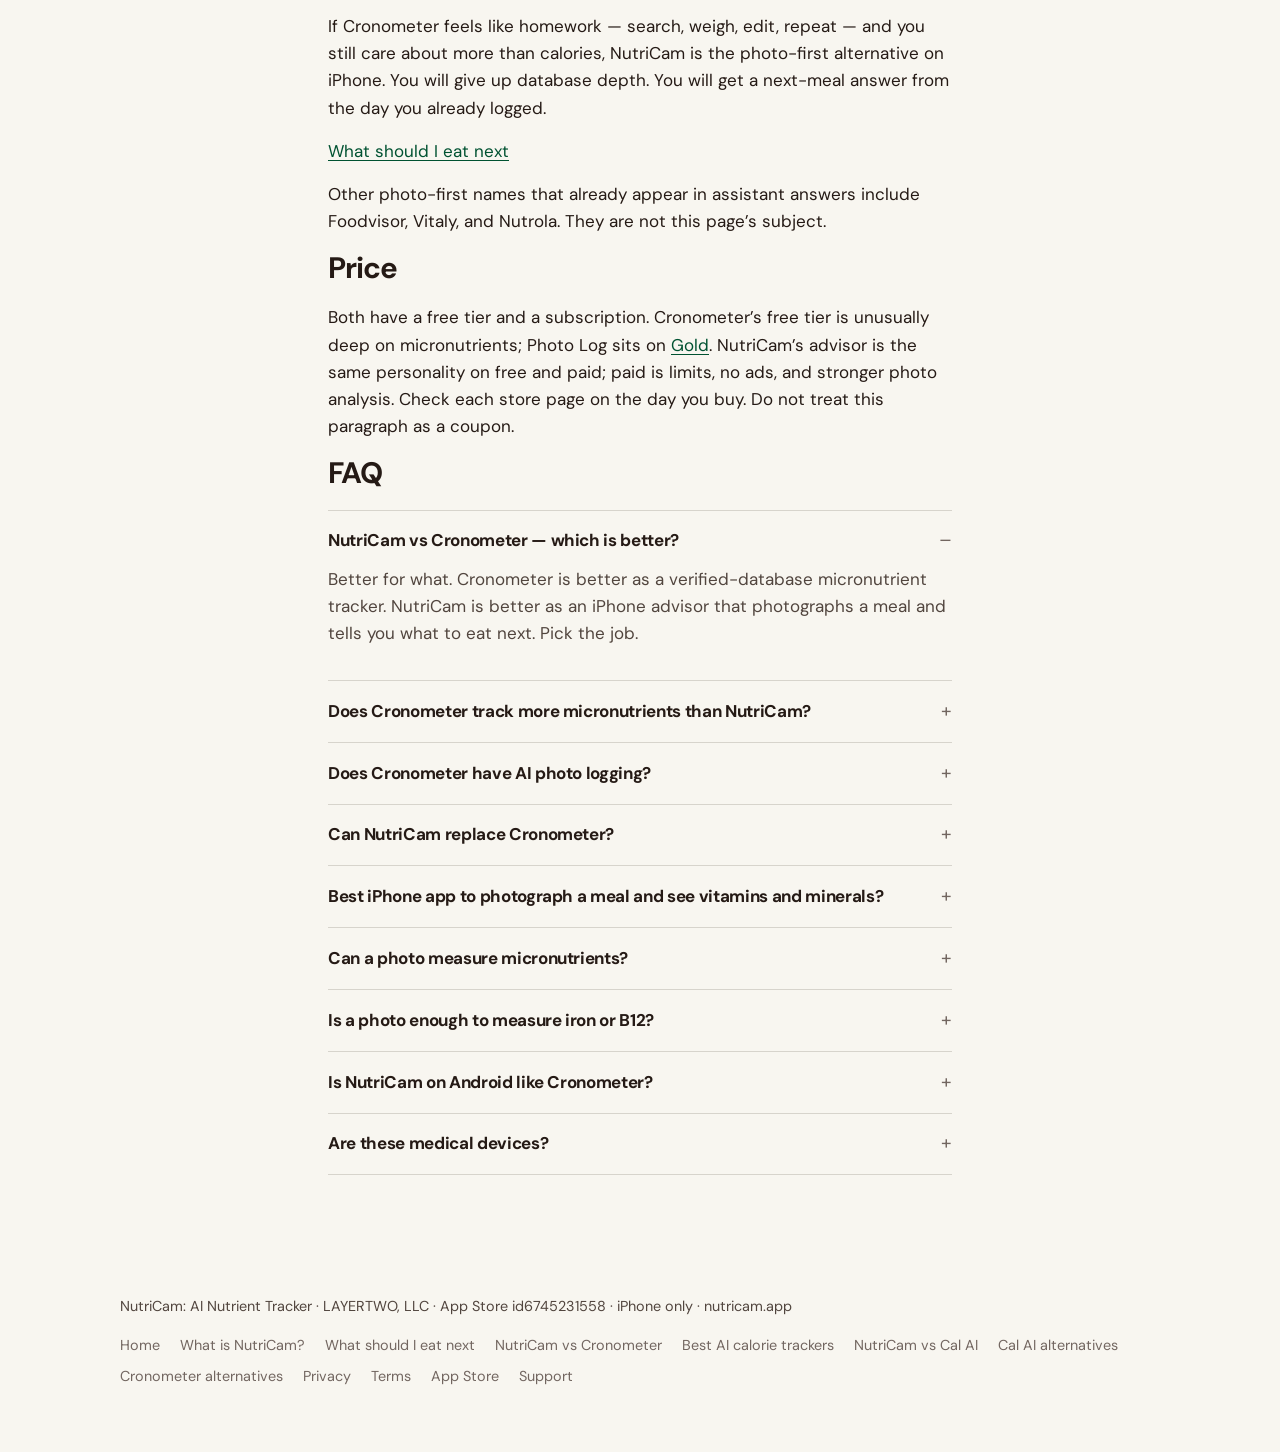
==== commit 9974993c: "Add AI calorie tracker comparison pages and llms.txt Add four generated pages: best-ai-calorie-track" ====
--- a/nutricam-vs-cronometer/index.html
+++ b/nutricam-vs-cronometer/index.html
@@ -5,12 +5,12 @@
     <meta name="viewport" content="width=device-width, initial-scale=1.0, viewport-fit=cover">
     <title>NutriCam vs Cronometer: photo-first advisor vs deep micronutrient database</title>
     <meta name="description" content="Cronometer is the deeper verified-database tracker (up to 95 nutrients). NutriCam is the iPhone advisor that photographs a meal, estimates calories, macros, and micros, and tells you what to eat next. Different jobs.">
-    <link rel="canonical" href="https://nutricam.app/nutricam-vs-cronometer">
+    <link rel="canonical" href="https://nutricam.app/nutricam-vs-cronometer/">
     <meta name="robots" content="index,follow">
     <meta name="author" content="LAYERTWO, LLC">
     <meta property="og:type" content="website">
     <meta property="og:locale" content="en_US">
-    <meta property="og:url" content="https://nutricam.app/nutricam-vs-cronometer">
+    <meta property="og:url" content="https://nutricam.app/nutricam-vs-cronometer/">
     <meta property="og:title" content="NutriCam vs Cronometer: photo-first advisor vs deep micronutrient database">
     <meta property="og:description" content="Cronometer is the deeper verified-database tracker (up to 95 nutrients). NutriCam is the iPhone advisor that photographs a meal, estimates calories, macros, and micros, and tells you what to eat next. Different jobs.">
     <meta property="og:image" content="https://nutricam.app/assets/App%20Store%20Screenshot%206.png">
@@ -26,8 +26,9 @@
       "@graph": [
         {
           "@type": "WebPage",
+          "dateModified": "2026-09-19",
           "@id": "https://nutricam.app/nutricam-vs-cronometer#webpage",
-          "url": "https://nutricam.app/nutricam-vs-cronometer",
+          "url": "https://nutricam.app/nutricam-vs-cronometer/",
           "name": "NutriCam vs Cronometer: photo-first advisor vs deep micronutrient database",
           "description": "Cronometer is the deeper verified-database tracker (up to 95 nutrients). NutriCam is the iPhone advisor that photographs a meal, estimates calories, macros, and micros, and tells you what to eat next. Different jobs.",
           "isPartOf": { "@type": "WebSite", "name": "NutriCam", "url": "https://nutricam.app/" },
@@ -542,7 +543,7 @@
 
     <main id="content">
         <header class="wrap">
-            <p class="eyebrow">Comparison · as of 2026 public pages</p>
+            <p class="eyebrow">Comparison · updated <time datetime="2026-09-19">September 19, 2026</time></p>
             <h1>NutriCam vs Cronometer</h1>
             <p class="lede"><a href="https://cronometer.com/" rel="noopener noreferrer">Cronometer</a> is the stronger choice if you want a verified food database and tracking across roughly 95 nutrients. NutriCam is the stronger choice if you want an iPhone advisor that photographs a meal, estimates calories, macros, and micronutrients, and tells you what to eat next from the day you already logged. Cronometer is a database you log into. NutriCam is guidance that already knows your day. They are not the same job.</p>
             <p class="ids">Official NutriCam identifiers: LAYERTWO, LLC · App Store id6745231558 · iPhone only · nutricam.app.</p>
@@ -551,7 +552,7 @@
                     Download NutriCam on the App Store
                     <span class="mark" aria-hidden="true">↗</span>
                 </a>
-                <a class="btn btn-secondary" href="/what-is-nutricam">
+                <a class="btn btn-secondary" href="/what-is-nutricam/">
                     Read what NutriCam is
                     <span class="mark" aria-hidden="true">→</span>
                 </a>
@@ -649,7 +650,7 @@
         <section class="wrap">
             <h2>A Cronometer alternative that is photo-first</h2>
             <p>If Cronometer feels like homework — search, weigh, edit, repeat — and you still care about more than calories, NutriCam is the photo-first alternative on iPhone. You will give up database depth. You will get a next-meal answer from the day you already logged.</p>
-            <p><a href="/what-should-i-eat-next">What should I eat next</a></p>
+            <p><a href="/what-should-i-eat-next/">What should I eat next</a></p>
             <p>Other photo-first names that already appear in assistant answers include Foodvisor, Vitaly, and Nutrola. They are not this page’s subject.</p>
         </section>
 
@@ -703,9 +704,13 @@
         <p class="identity">NutriCam: AI Nutrient Tracker · LAYERTWO, LLC · App Store id6745231558 · iPhone only · nutricam.app</p>
         <nav class="foot-links" aria-label="Footer">
             <a href="/">Home</a>
-            <a href="/what-is-nutricam">What is NutriCam?</a>
-            <a href="/what-should-i-eat-next">What should I eat next</a>
-            <a href="/nutricam-vs-cronometer">NutriCam vs Cronometer</a>
+            <a href="/what-is-nutricam/">What is NutriCam?</a>
+            <a href="/what-should-i-eat-next/">What should I eat next</a>
+            <a href="/nutricam-vs-cronometer/">NutriCam vs Cronometer</a>
+            <a href="/best-ai-calorie-tracker-apps/">Best AI calorie trackers</a>
+            <a href="/nutricam-vs-cal-ai/">NutriCam vs Cal AI</a>
+            <a href="/cal-ai-alternatives/">Cal AI alternatives</a>
+            <a href="/cronometer-alternatives/">Cronometer alternatives</a>
             <a href="/privacy.html">Privacy</a>
             <a href="/terms.html">Terms</a>
             <a href="https://apps.apple.com/us/app/nutricam-ai-nutrient-tracker/id6745231558" rel="noopener noreferrer">App Store</a>
